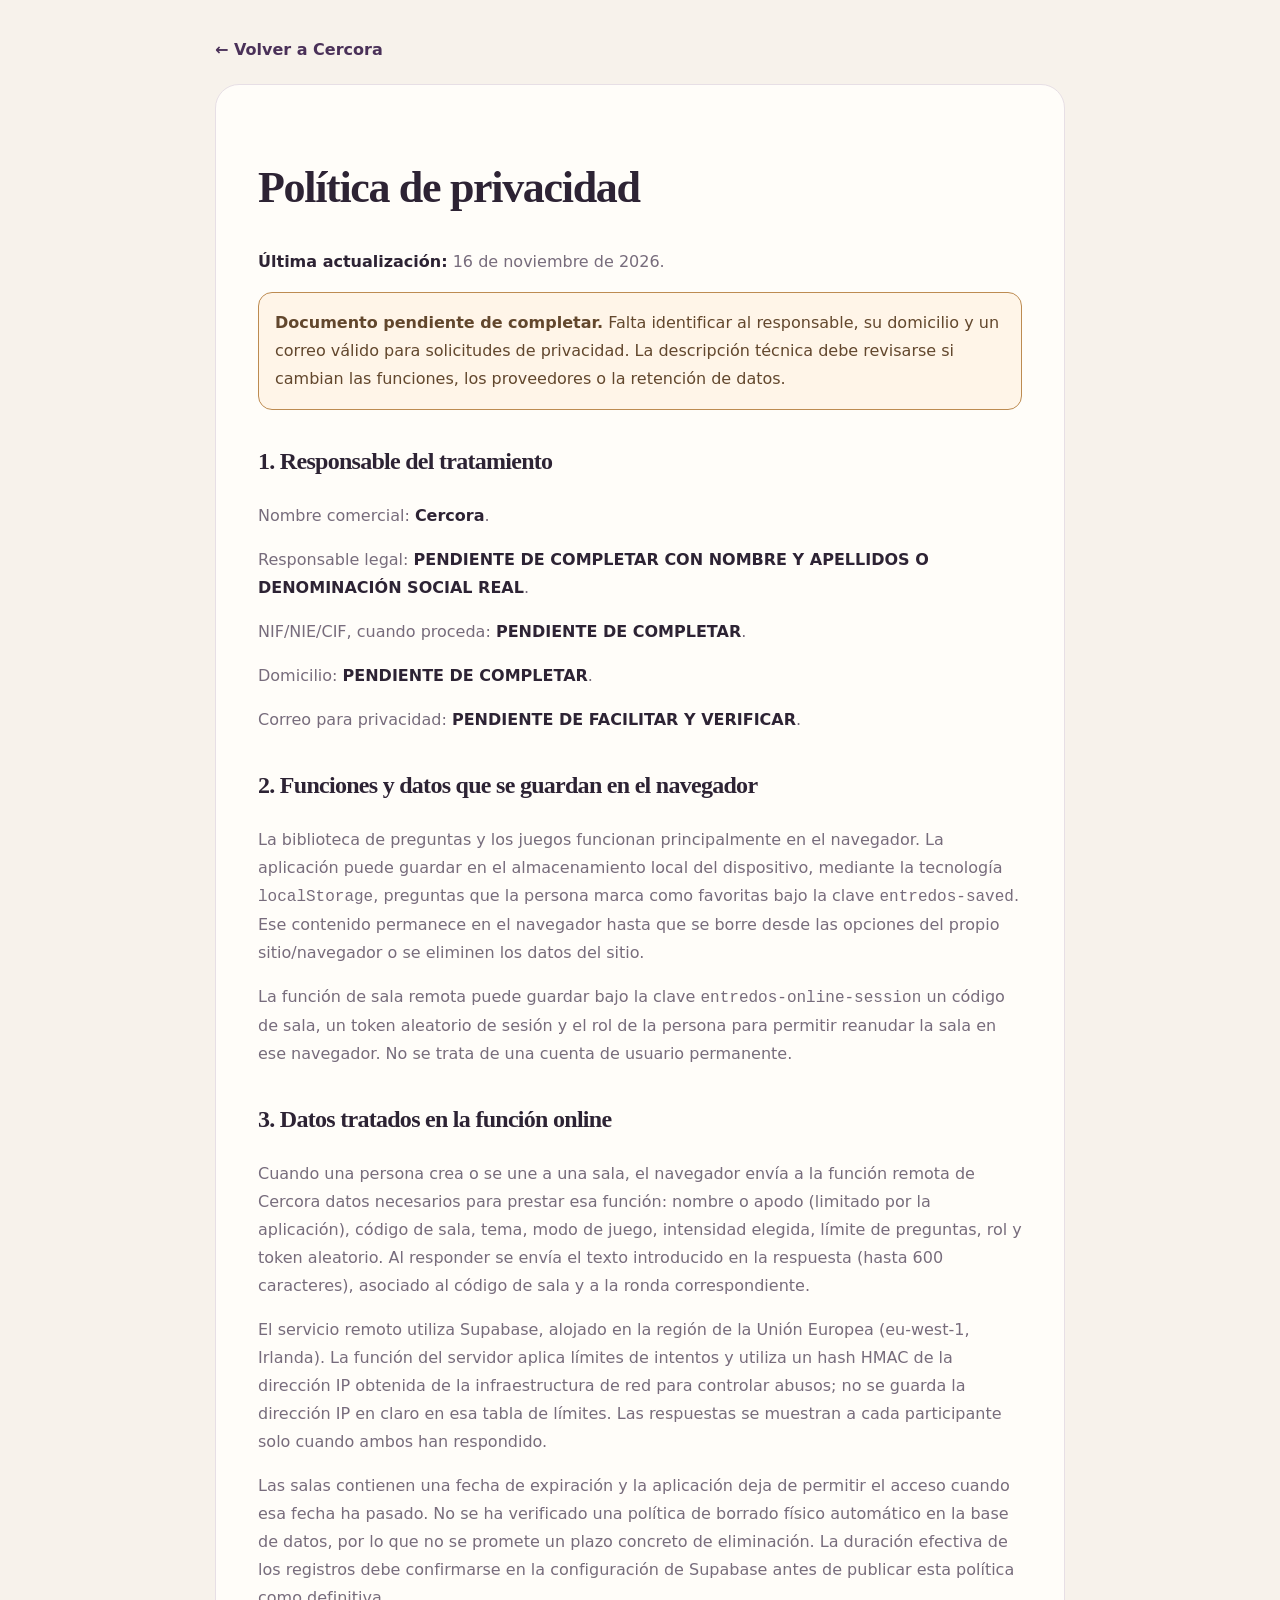
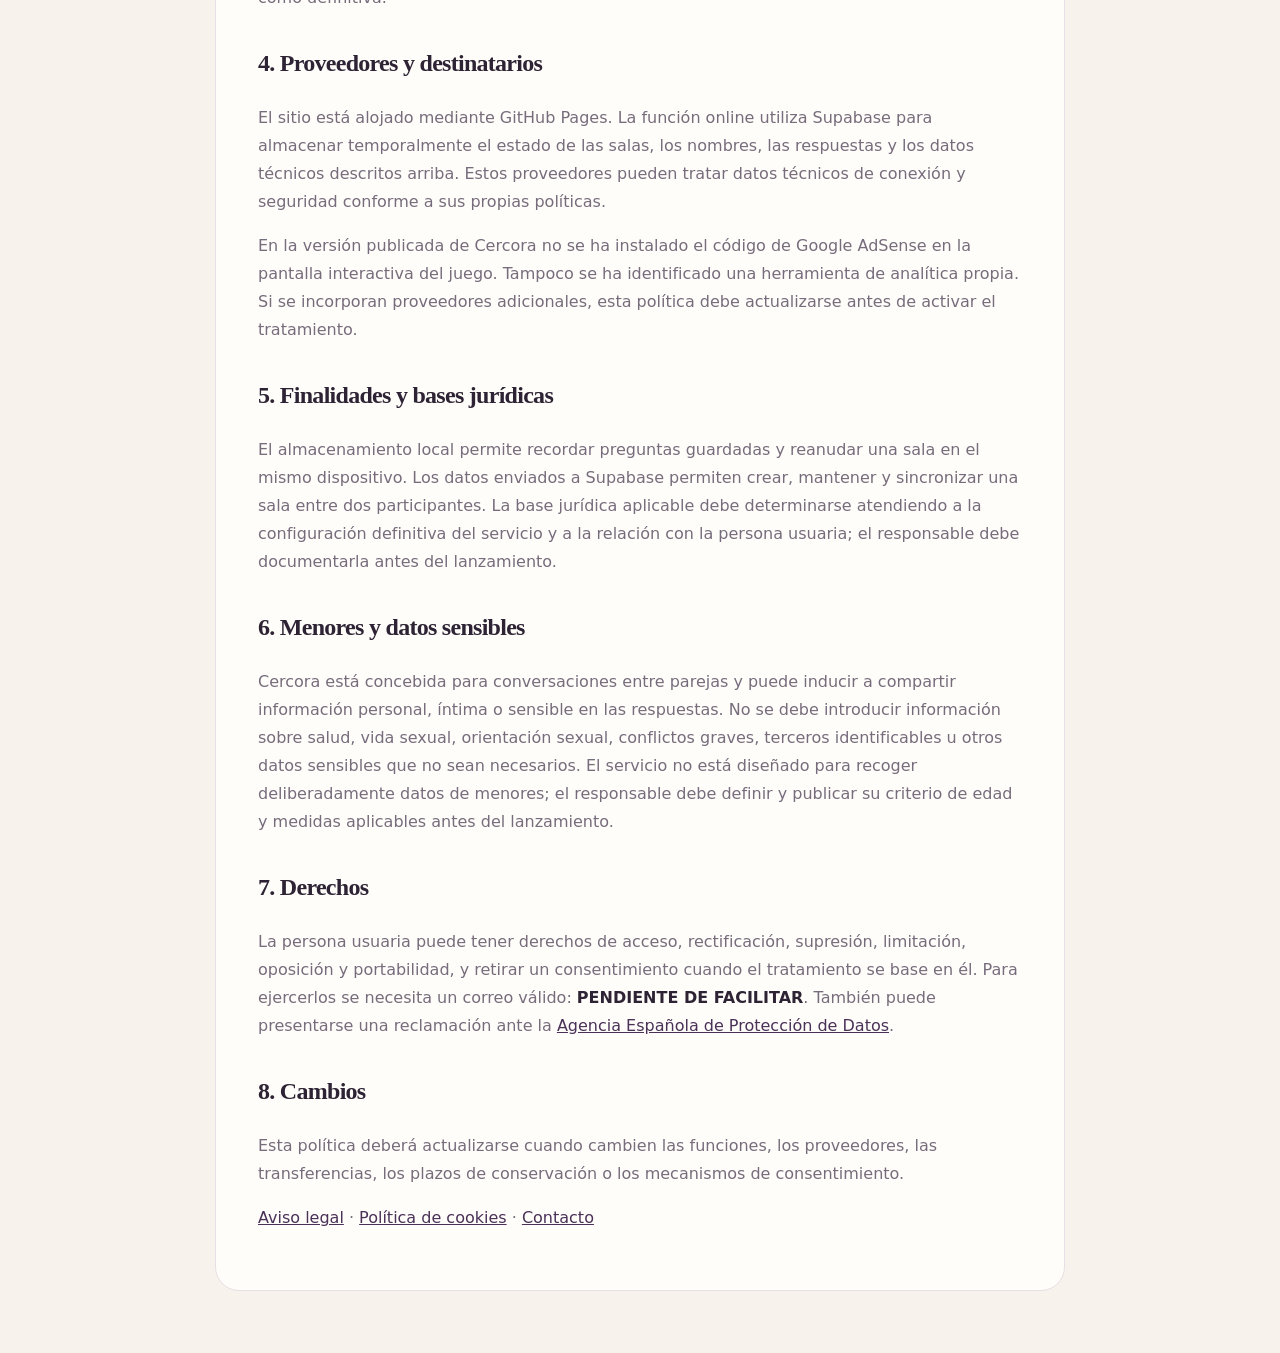
==== privacidad.html @ 484ac941 "Añadir información legal y privacidad de Cercora" ====
<!doctype html>
<html lang="es">
<head>
<meta charset="utf-8"><meta name="viewport" content="width=device-width,initial-scale=1">
<title>Política de privacidad | Cercora</title>
<meta name="description" content="Información sobre los datos tratados al utilizar los juegos y la función online de Cercora.">
<meta name="robots" content="noindex,follow">
<link rel="canonical" href="https://cercora.eu/privacidad.html">
<style>
:root{color-scheme:light;--paper:#f7f2eb;--card:#fffdf9;--ink:#2d2334;--muted:#776c7c;--line:#e7dfe5;--plum:#4a3158}
*{box-sizing:border-box}body{margin:0;background:var(--paper);color:var(--ink);font:16px/1.75 Inter,system-ui,sans-serif}
main{width:min(850px,calc(100% - 32px));margin:0 auto;padding:36px 0 64px}article{background:var(--card);border:1px solid var(--line);border-radius:24px;padding:clamp(22px,5vw,42px)}
a{color:var(--plum)}h1,h2{font-family:Georgia,serif;letter-spacing:-.03em}h1{font-size:clamp(32px,5vw,44px);line-height:1.1}h2{margin-top:30px;font-size:24px}
p,li{color:var(--muted)}strong{color:var(--ink)}.back{display:inline-block;margin-bottom:20px;text-decoration:none;font-weight:700}
.notice{padding:16px;border:1px solid #bd8b51;background:#fff5e8;border-radius:14px;color:#62472d}.notice strong{color:#62472d}
</style></head><body><main>
<a class="back" href="./index.html">← Volver a Cercora</a>
<article>
<h1>Política de privacidad</h1>
<p><strong>Última actualización:</strong> 16 de noviembre de 2026.</p>
<div class="notice"><strong>Documento pendiente de completar.</strong> Falta identificar al responsable, su domicilio y un correo válido para solicitudes de privacidad. La descripción técnica debe revisarse si cambian las funciones, los proveedores o la retención de datos.</div>
<h2>1. Responsable del tratamiento</h2>
<p>Nombre comercial: <strong>Cercora</strong>.</p>
<p>Responsable legal: <strong>PENDIENTE DE COMPLETAR CON NOMBRE Y APELLIDOS O DENOMINACIÓN SOCIAL REAL</strong>.</p>
<p>NIF/NIE/CIF, cuando proceda: <strong>PENDIENTE DE COMPLETAR</strong>.</p>
<p>Domicilio: <strong>PENDIENTE DE COMPLETAR</strong>.</p>
<p>Correo para privacidad: <strong>PENDIENTE DE FACILITAR Y VERIFICAR</strong>.</p>
<h2>2. Funciones y datos que se guardan en el navegador</h2>
<p>La biblioteca de preguntas y los juegos funcionan principalmente en el navegador. La aplicación puede guardar en el almacenamiento local del dispositivo, mediante la tecnología <code>localStorage</code>, preguntas que la persona marca como favoritas bajo la clave <code>entredos-saved</code>. Ese contenido permanece en el navegador hasta que se borre desde las opciones del propio sitio/navegador o se eliminen los datos del sitio.</p>
<p>La función de sala remota puede guardar bajo la clave <code>entredos-online-session</code> un código de sala, un token aleatorio de sesión y el rol de la persona para permitir reanudar la sala en ese navegador. No se trata de una cuenta de usuario permanente.</p>
<h2>3. Datos tratados en la función online</h2>
<p>Cuando una persona crea o se une a una sala, el navegador envía a la función remota de Cercora datos necesarios para prestar esa función: nombre o apodo (limitado por la aplicación), código de sala, tema, modo de juego, intensidad elegida, límite de preguntas, rol y token aleatorio. Al responder se envía el texto introducido en la respuesta (hasta 600 caracteres), asociado al código de sala y a la ronda correspondiente.</p>
<p>El servicio remoto utiliza Supabase, alojado en la región de la Unión Europea (eu-west-1, Irlanda). La función del servidor aplica límites de intentos y utiliza un hash HMAC de la dirección IP obtenida de la infraestructura de red para controlar abusos; no se guarda la dirección IP en claro en esa tabla de límites. Las respuestas se muestran a cada participante solo cuando ambos han respondido.</p>
<p>Las salas contienen una fecha de expiración y la aplicación deja de permitir el acceso cuando esa fecha ha pasado. No se ha verificado una política de borrado físico automático en la base de datos, por lo que no se promete un plazo concreto de eliminación. La duración efectiva de los registros debe confirmarse en la configuración de Supabase antes de publicar esta política como definitiva.</p>
<h2>4. Proveedores y destinatarios</h2>
<p>El sitio está alojado mediante GitHub Pages. La función online utiliza Supabase para almacenar temporalmente el estado de las salas, los nombres, las respuestas y los datos técnicos descritos arriba. Estos proveedores pueden tratar datos técnicos de conexión y seguridad conforme a sus propias políticas.</p>
<p>En la versión publicada de Cercora no se ha instalado el código de Google AdSense en la pantalla interactiva del juego. Tampoco se ha identificado una herramienta de analítica propia. Si se incorporan proveedores adicionales, esta política debe actualizarse antes de activar el tratamiento.</p>
<h2>5. Finalidades y bases jurídicas</h2>
<p>El almacenamiento local permite recordar preguntas guardadas y reanudar una sala en el mismo dispositivo. Los datos enviados a Supabase permiten crear, mantener y sincronizar una sala entre dos participantes. La base jurídica aplicable debe determinarse atendiendo a la configuración definitiva del servicio y a la relación con la persona usuaria; el responsable debe documentarla antes del lanzamiento.</p>
<h2>6. Menores y datos sensibles</h2>
<p>Cercora está concebida para conversaciones entre parejas y puede inducir a compartir información personal, íntima o sensible en las respuestas. No se debe introducir información sobre salud, vida sexual, orientación sexual, conflictos graves, terceros identificables u otros datos sensibles que no sean necesarios. El servicio no está diseñado para recoger deliberadamente datos de menores; el responsable debe definir y publicar su criterio de edad y medidas aplicables antes del lanzamiento.</p>
<h2>7. Derechos</h2>
<p>La persona usuaria puede tener derechos de acceso, rectificación, supresión, limitación, oposición y portabilidad, y retirar un consentimiento cuando el tratamiento se base en él. Para ejercerlos se necesita un correo válido: <strong>PENDIENTE DE FACILITAR</strong>. También puede presentarse una reclamación ante la <a href="https://www.aepd.es/" target="_blank" rel="noopener noreferrer">Agencia Española de Protección de Datos</a>.</p>
<h2>8. Cambios</h2>
<p>Esta política deberá actualizarse cuando cambien las funciones, los proveedores, las transferencias, los plazos de conservación o los mecanismos de consentimiento.</p>
<p><a href="./aviso-legal.html">Aviso legal</a> · <a href="./cookies.html">Política de cookies</a> · <a href="./contacto.html">Contacto</a></p>
</article></main></body></html>
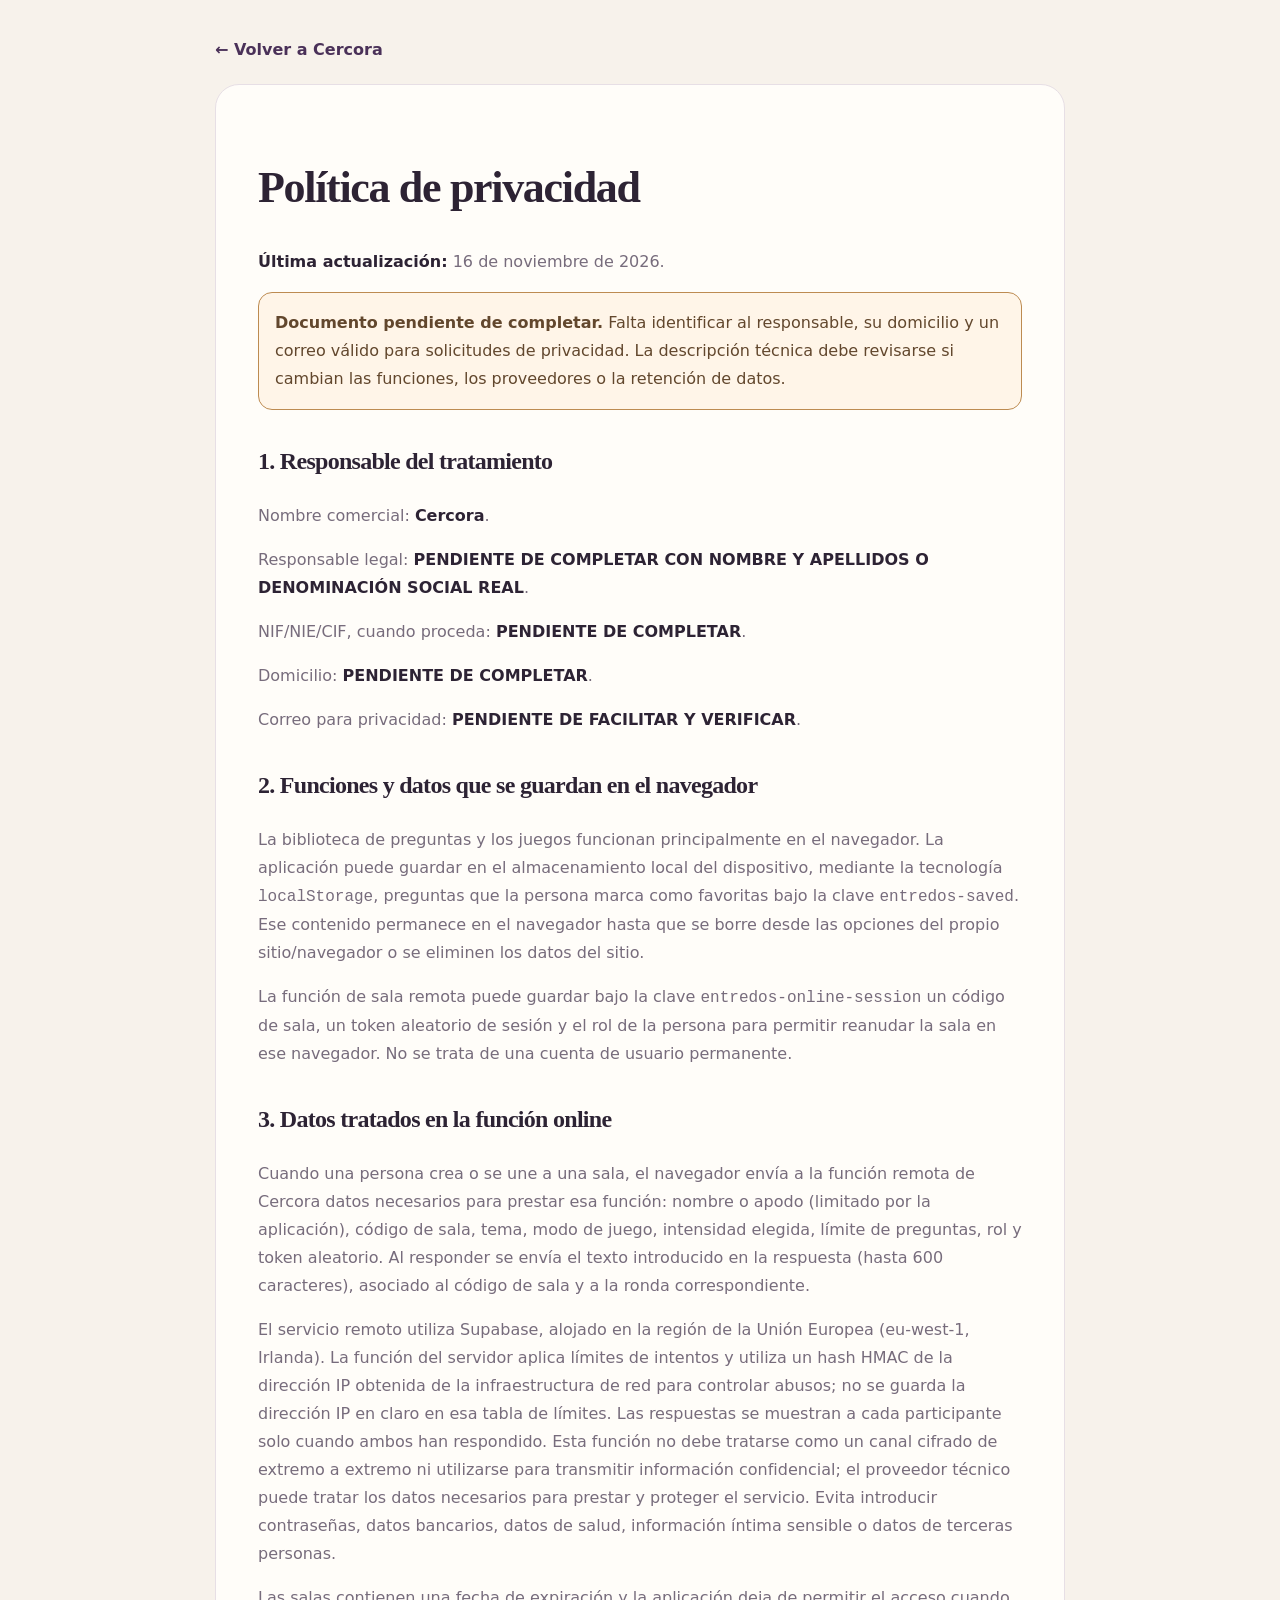
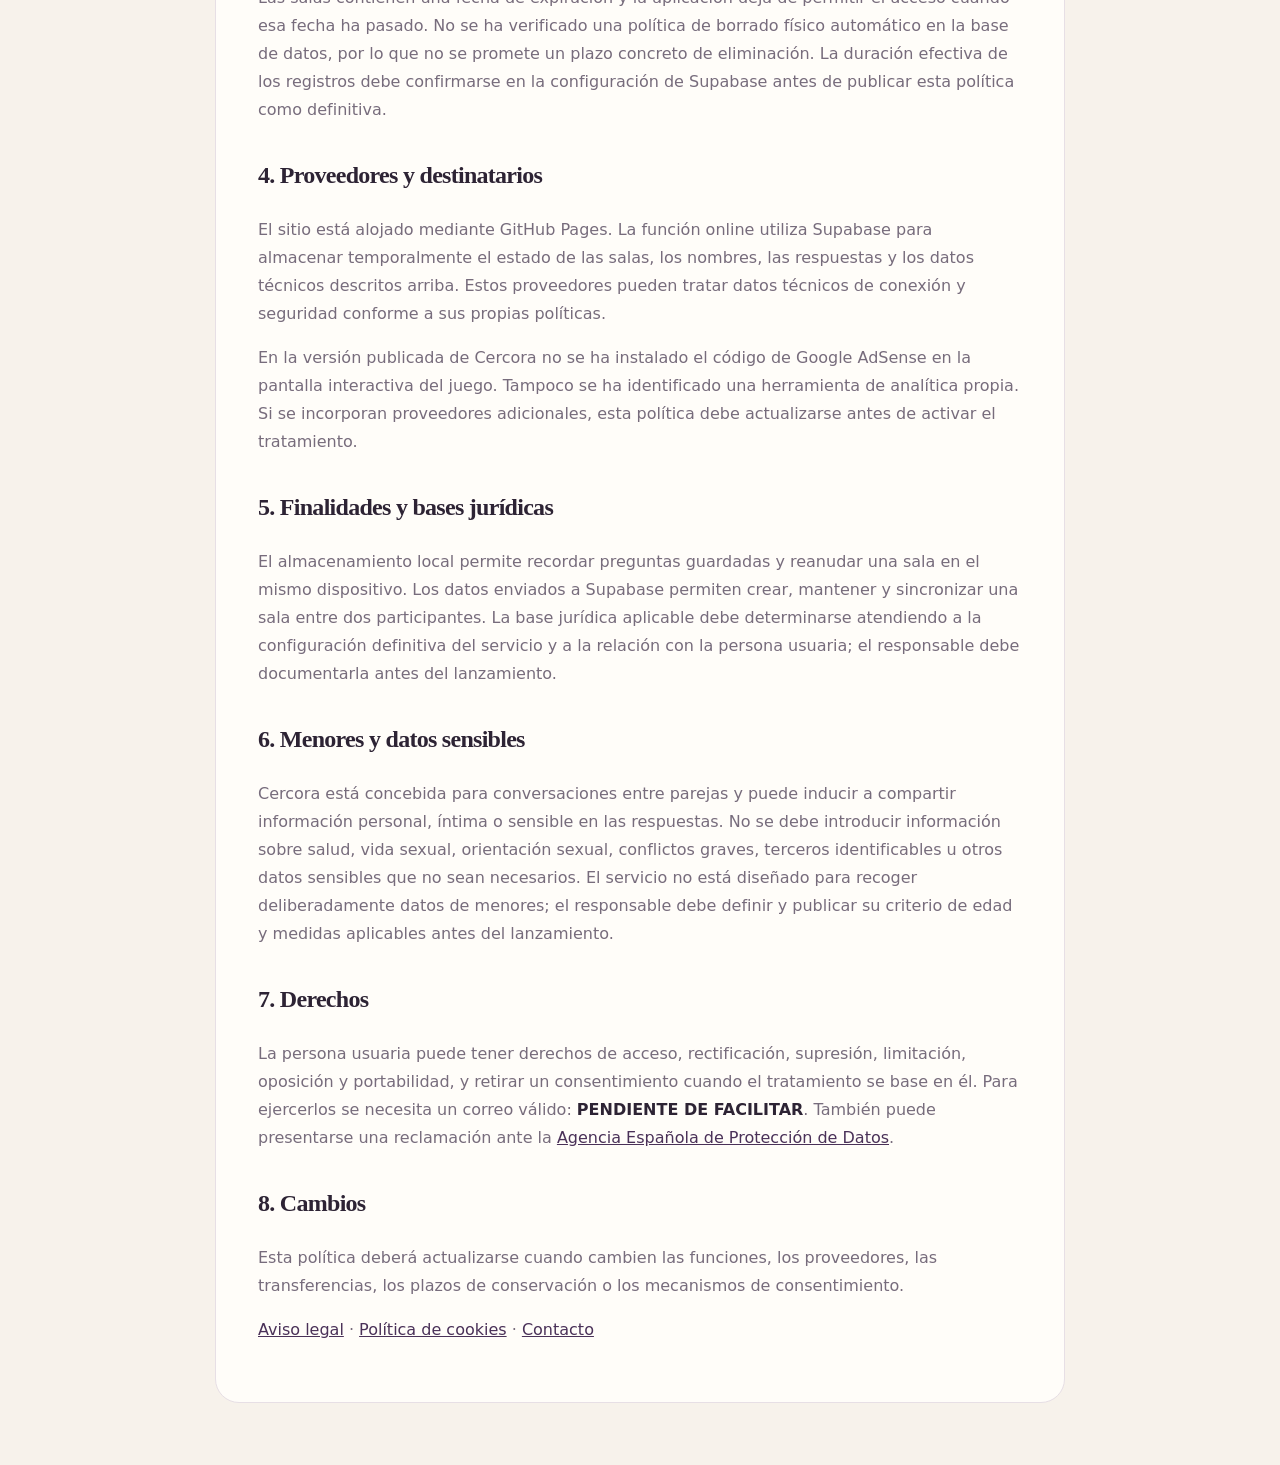
==== commit 4639701c: "Aclarar confidencialidad y minimización de datos en salas online" ====
--- a/privacidad.html
+++ b/privacidad.html
@@ -30,7 +30,7 @@
 <p>La función de sala remota puede guardar bajo la clave <code>entredos-online-session</code> un código de sala, un token aleatorio de sesión y el rol de la persona para permitir reanudar la sala en ese navegador. No se trata de una cuenta de usuario permanente.</p>
 <h2>3. Datos tratados en la función online</h2>
 <p>Cuando una persona crea o se une a una sala, el navegador envía a la función remota de Cercora datos necesarios para prestar esa función: nombre o apodo (limitado por la aplicación), código de sala, tema, modo de juego, intensidad elegida, límite de preguntas, rol y token aleatorio. Al responder se envía el texto introducido en la respuesta (hasta 600 caracteres), asociado al código de sala y a la ronda correspondiente.</p>
-<p>El servicio remoto utiliza Supabase, alojado en la región de la Unión Europea (eu-west-1, Irlanda). La función del servidor aplica límites de intentos y utiliza un hash HMAC de la dirección IP obtenida de la infraestructura de red para controlar abusos; no se guarda la dirección IP en claro en esa tabla de límites. Las respuestas se muestran a cada participante solo cuando ambos han respondido.</p>
+<p>El servicio remoto utiliza Supabase, alojado en la región de la Unión Europea (eu-west-1, Irlanda). La función del servidor aplica límites de intentos y utiliza un hash HMAC de la dirección IP obtenida de la infraestructura de red para controlar abusos; no se guarda la dirección IP en claro en esa tabla de límites. Las respuestas se muestran a cada participante solo cuando ambos han respondido. Esta función no debe tratarse como un canal cifrado de extremo a extremo ni utilizarse para transmitir información confidencial; el proveedor técnico puede tratar los datos necesarios para prestar y proteger el servicio. Evita introducir contraseñas, datos bancarios, datos de salud, información íntima sensible o datos de terceras personas.</p>
 <p>Las salas contienen una fecha de expiración y la aplicación deja de permitir el acceso cuando esa fecha ha pasado. No se ha verificado una política de borrado físico automático en la base de datos, por lo que no se promete un plazo concreto de eliminación. La duración efectiva de los registros debe confirmarse en la configuración de Supabase antes de publicar esta política como definitiva.</p>
 <h2>4. Proveedores y destinatarios</h2>
 <p>El sitio está alojado mediante GitHub Pages. La función online utiliza Supabase para almacenar temporalmente el estado de las salas, los nombres, las respuestas y los datos técnicos descritos arriba. Estos proveedores pueden tratar datos técnicos de conexión y seguridad conforme a sus propias políticas.</p>
